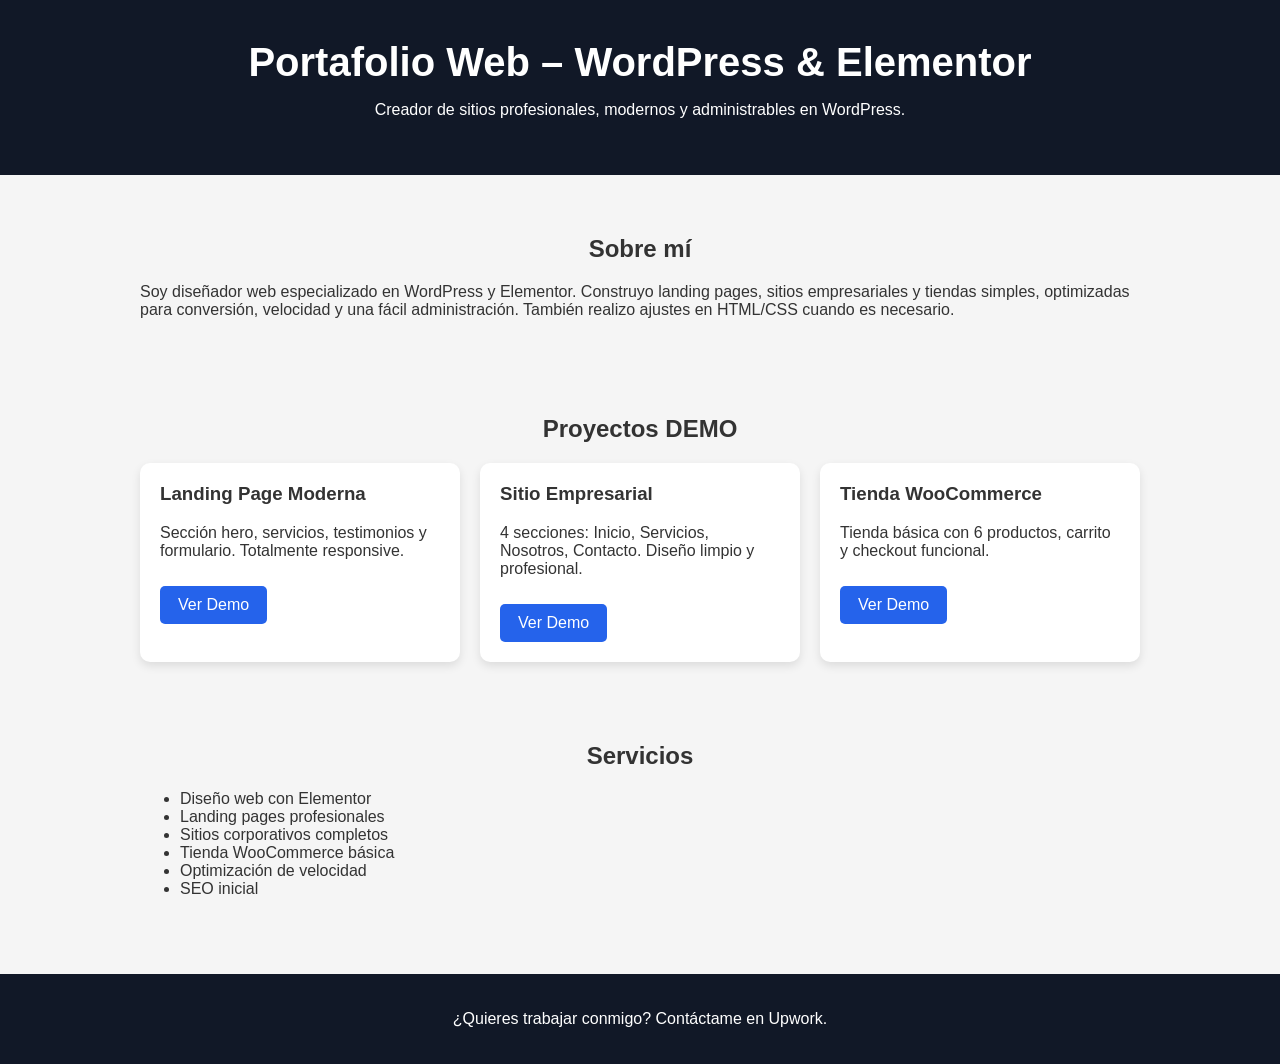
==== index.html @ e5090e07 "jj" ====
<!DOCTYPE html>
<html lang="es">
<head>
  <meta charset="UTF-8" />
  <meta name="viewport" content="width=device-width, initial-scale=1.0" />
  <title>Portafolio Web – WordPress & Elementor</title>
  <style>
    body {
      font-family: Arial, sans-serif;
      margin: 0;
      padding: 0;
      background: #f5f5f5;
      color: #333;
    }
    header {
      background: #111827;
      color: white;
      padding: 40px 20px;
      text-align: center;
    }
    h1 {
      margin: 0;
      font-size: 2.5rem;
    }
    h2 {
      margin-top: 40px;
      text-align: center;
    }
    section {
      padding: 20px;
      max-width: 1000px;
      margin: auto;
    }
    .projects {
      display: grid;
      grid-template-columns: repeat(auto-fit, minmax(280px, 1fr));
      gap: 20px;
      margin-top: 20px;
    }
    .card {
      background: white;
      padding: 20px;
      border-radius: 10px;
      box-shadow: 0 4px 10px rgba(0,0,0,0.1);
    }
    .card h3 {
      margin-top: 0;
    }
    footer {
      text-align: center;
      padding: 20px;
      background: #111827;
      color: white;
      margin-top: 40px;
    }
    a.button {
      display: inline-block;
      background: #2563eb;
      color: white;
      padding: 10px 18px;
      border-radius: 5px;
      text-decoration: none;
      margin-top: 10px;
    }
  </style>
</head>
<body>
  <header>
    <h1>Portafolio Web – WordPress & Elementor</h1>
    <p>Creador de sitios profesionales, modernos y administrables en WordPress.</p>
  </header>

  <section>
    <h2>Sobre mí</h2>
    <p>
      Soy diseñador web especializado en WordPress y Elementor. Construyo landing pages, sitios empresariales y tiendas simples, optimizadas para conversión, velocidad y una fácil administración. También realizo ajustes en HTML/CSS cuando es necesario.
    </p>
  </section>

  <section>
    <h2>Proyectos DEMO</h2>
    <div class="projects">
      <div class="card">
        <h3>Landing Page Moderna</h3>
        <p>Sección hero, servicios, testimonios y formulario. Totalmente responsive.</p>
        <a class="button" href="#">Ver Demo</a>
      </div>
      <div class="card">
        <h3>Sitio Empresarial</h3>
        <p>4 secciones: Inicio, Servicios, Nosotros, Contacto. Diseño limpio y profesional.</p>
        <a class="button" href="#">Ver Demo</a>
      </div>
      <div class="card">
        <h3>Tienda WooCommerce</h3>
        <p>Tienda básica con 6 productos, carrito y checkout funcional.</p>
        <a class="button" href="#">Ver Demo</a>
      </div>
    </div>
  </section>

  <section>
    <h2>Servicios</h2>
    <ul>
      <li>Diseño web con Elementor</li>
      <li>Landing pages profesionales</li>
      <li>Sitios corporativos completos</li>
      <li>Tienda WooCommerce básica</li>
      <li>Optimización de velocidad</li>
      <li>SEO inicial</li>
    </ul>
  </section>

  <footer>
    <p>¿Quieres trabajar conmigo? Contáctame en Upwork.</p>
  </footer>
</body>
</html>
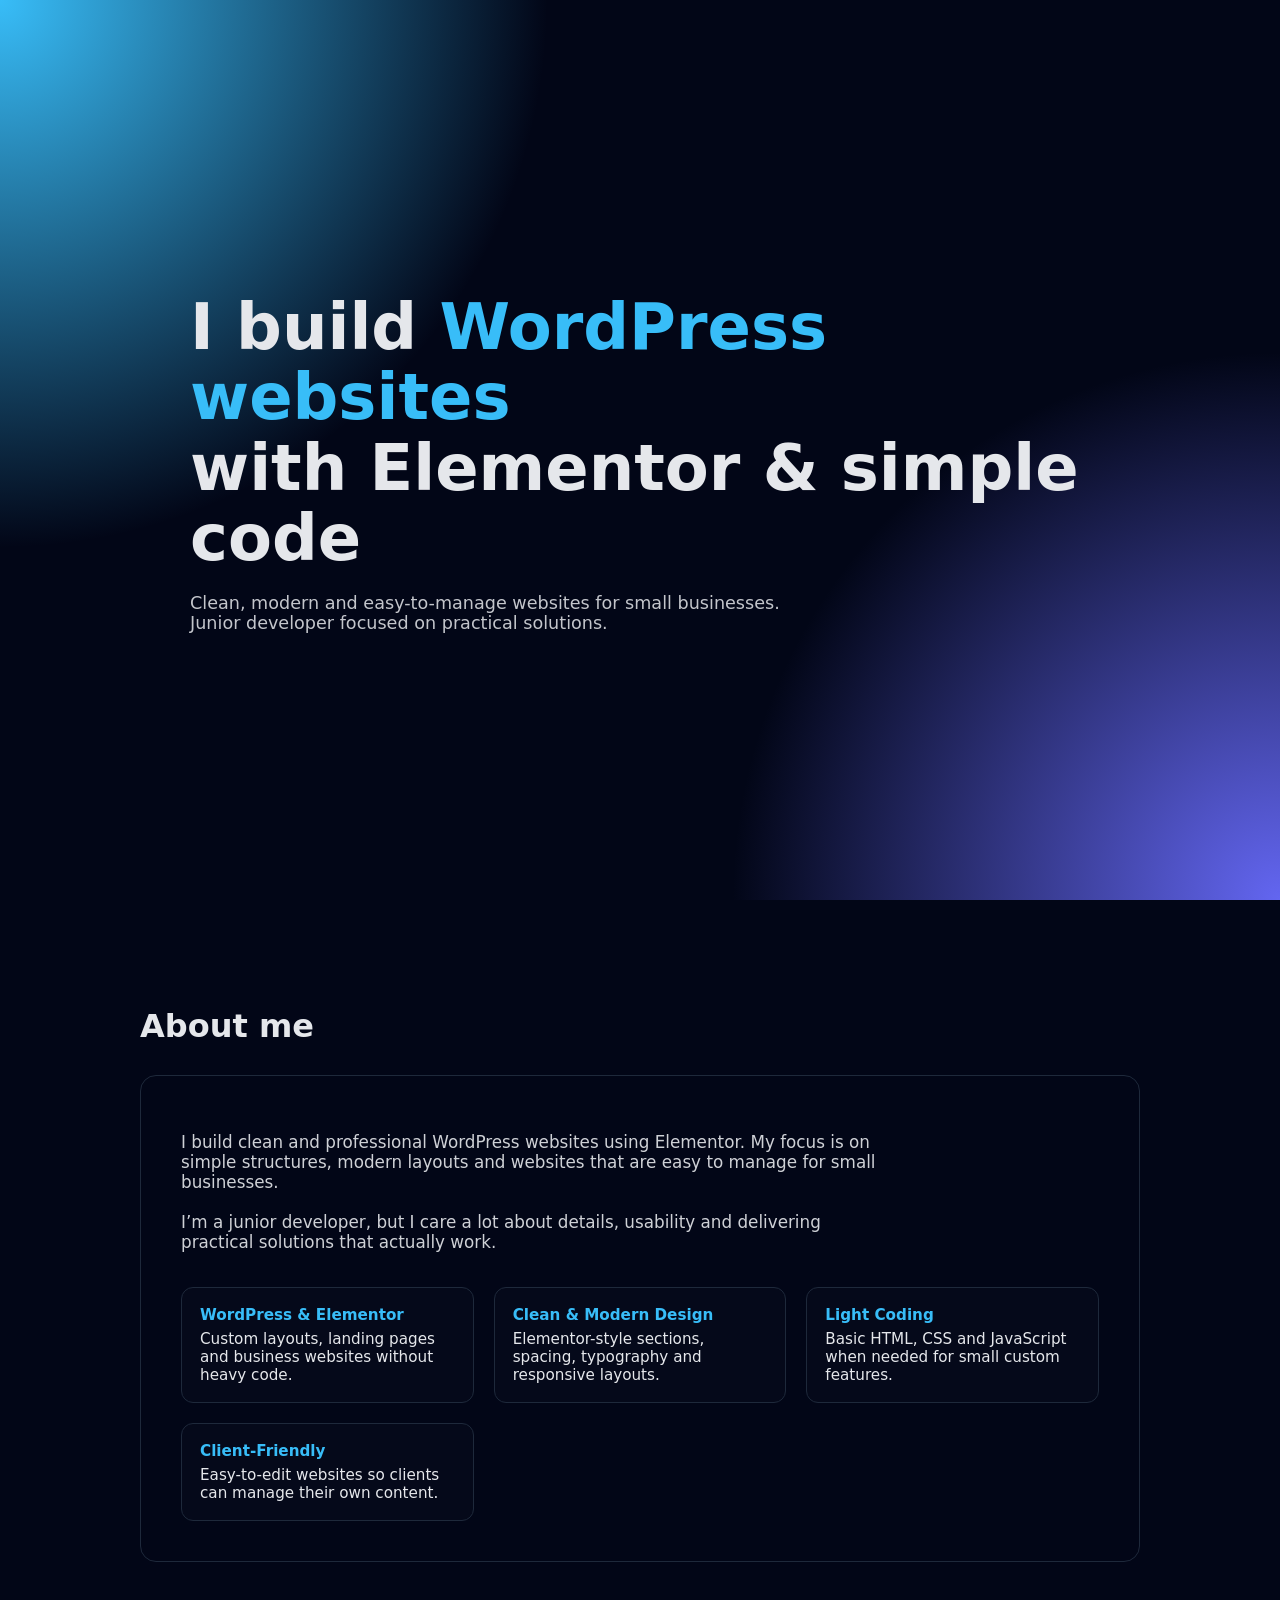
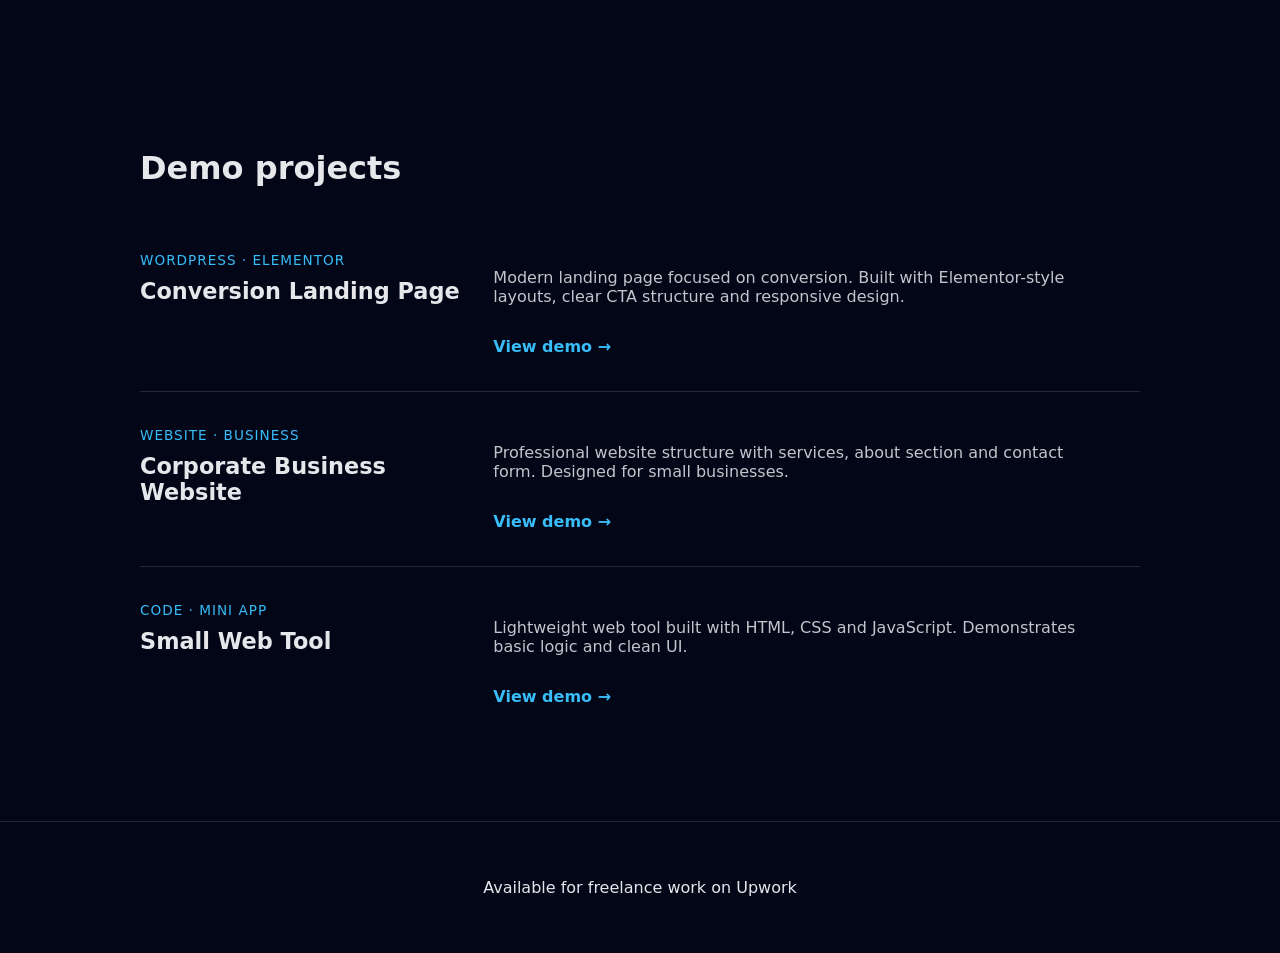
==== commit ec635b3d: "xd" ====
--- a/index.html
+++ b/index.html
@@ -1,117 +1,278 @@
 <!DOCTYPE html>
 <html lang="es">
 <head>
-  <meta charset="UTF-8" />
-  <meta name="viewport" content="width=device-width, initial-scale=1.0" />
-  <title>Portafolio Web – WordPress & Elementor</title>
-  <style>
-    body {
-      font-family: Arial, sans-serif;
-      margin: 0;
-      padding: 0;
-      background: #f5f5f5;
-      color: #333;
-    }
-    header {
-      background: #111827;
-      color: white;
-      padding: 40px 20px;
-      text-align: center;
-    }
-    h1 {
-      margin: 0;
-      font-size: 2.5rem;
-    }
-    h2 {
-      margin-top: 40px;
-      text-align: center;
-    }
-    section {
-      padding: 20px;
-      max-width: 1000px;
-      margin: auto;
-    }
-    .projects {
-      display: grid;
-      grid-template-columns: repeat(auto-fit, minmax(280px, 1fr));
-      gap: 20px;
-      margin-top: 20px;
-    }
-    .card {
-      background: white;
-      padding: 20px;
-      border-radius: 10px;
-      box-shadow: 0 4px 10px rgba(0,0,0,0.1);
-    }
-    .card h3 {
-      margin-top: 0;
-    }
-    footer {
-      text-align: center;
-      padding: 20px;
-      background: #111827;
-      color: white;
-      margin-top: 40px;
-    }
-    a.button {
-      display: inline-block;
-      background: #2563eb;
-      color: white;
-      padding: 10px 18px;
-      border-radius: 5px;
-      text-decoration: none;
-      margin-top: 10px;
-    }
-  </style>
+<meta charset="UTF-8">
+<meta name="viewport" content="width=device-width, initial-scale=1.0">
+<title>Web Creator | Portfolio</title>
+
+<style>
+* {
+  box-sizing: border-box;
+}
+
+body {
+  margin: 0;
+  font-family: system-ui, -apple-system, BlinkMacSystemFont, sans-serif;
+  background: #0f172a;
+  color: #e5e7eb;
+}
+
+/* HERO */
+.hero {
+  min-height: 100vh;
+  display: flex;
+  align-items: center;
+  padding: 120px 20px;
+  background:
+    radial-gradient(circle at top left, #38bdf8 0%, transparent 35%),
+    radial-gradient(circle at bottom right, #6366f1 0%, transparent 35%),
+    #020617;
+}
+
+.hero-content {
+  max-width: 900px;
+  margin: auto;
+}
+
+.hero h1 {
+  font-size: clamp(2.5rem, 6vw, 4rem);
+  line-height: 1.1;
+  margin-bottom: 20px;
+}
+
+.hero span {
+  color: #38bdf8;
+}
+
+.hero p {
+  font-size: 1.1rem;
+  max-width: 600px;
+  opacity: 0.85;
+}
+
+/* SECTIONS */
+section {
+  padding: 80px 20px;
+  background: #020617;
+}
+
+.container {
+  max-width: 1000px;
+  margin: auto;
+}
+
+h2 {
+  font-size: 2rem;
+  margin-bottom: 30px;
+}
+
+/* PROJECTS */
+
+.project-item {
+  display: grid;
+  grid-template-columns: 1fr 2fr;
+  gap: 30px;
+  padding: 35px 0;
+  border-bottom: 1px solid #1e293b;
+}
+
+.project-item:last-child {
+  border-bottom: none;
+}
+
+.project-tag {
+  color: #38bdf8;
+  font-size: 0.85rem;
+  text-transform: uppercase;
+  letter-spacing: 1px;
+  margin-bottom: 10px;
+}
+
+.project-item h3 {
+  margin-top: 0;
+  font-size: 1.4rem;
+}
+
+.project-item p {
+  opacity: 0.85;
+  max-width: 600px;
+}
+
+.project-item a {
+  display: inline-block;
+  margin-top: 15px;
+  color: #38bdf8;
+  text-decoration: none;
+  font-weight: 600;
+}
+
+/* FOOTER */
+footer {
+  padding: 40px 20px;
+  text-align: center;
+  background: #020617;
+  border-top: 1px solid #1e293b;
+}
+
+/* ABOUT */
+.about-card {
+  background: #020617;
+  border: 1px solid #1e293b;
+  border-radius: 16px;
+  padding: 40px;
+  transition: border 0.3s, transform 0.3s;
+}
+
+.about-card:hover {
+  border-color: #38bdf8;
+  transform: translateY(-4px);
+}
+
+.about-text {
+  max-width: 700px;
+  font-size: 1.05rem;
+  opacity: 0.9;
+  margin-bottom: 35px;
+}
+
+.about-features {
+  display: grid;
+  grid-template-columns: repeat(auto-fit, minmax(220px, 1fr));
+  gap: 20px;
+}
+
+.about-feature {
+  padding: 18px;
+  border: 1px solid #1e293b;
+  border-radius: 12px;
+  font-size: 0.95rem;
+  background: rgba(255,255,255,0.01);
+}
+
+.about-feature span {
+  color: #38bdf8;
+  font-weight: 600;
+  display: block;
+  margin-bottom: 6px;
+}
+
+</style>
 </head>
+
 <body>
-  <header>
-    <h1>Portafolio Web – WordPress & Elementor</h1>
-    <p>Creador de sitios profesionales, modernos y administrables en WordPress.</p>
-  </header>
-
-  <section>
-    <h2>Sobre mí</h2>
+
+<!-- HERO -->
+<div class="hero">
+  <div class="hero-content">
+    <h1>
+      I build <span>WordPress websites</span><br>
+      with Elementor & simple code
+    </h1>
     <p>
-      Soy diseñador web especializado en WordPress y Elementor. Construyo landing pages, sitios empresariales y tiendas simples, optimizadas para conversión, velocidad y una fácil administración. También realizo ajustes en HTML/CSS cuando es necesario.
+      Clean, modern and easy-to-manage websites for small businesses.
+      Junior developer focused on practical solutions.
     </p>
-  </section>
-
-  <section>
-    <h2>Proyectos DEMO</h2>
-    <div class="projects">
-      <div class="card">
-        <h3>Landing Page Moderna</h3>
-        <p>Sección hero, servicios, testimonios y formulario. Totalmente responsive.</p>
-        <a class="button" href="#">Ver Demo</a>
-      </div>
-      <div class="card">
-        <h3>Sitio Empresarial</h3>
-        <p>4 secciones: Inicio, Servicios, Nosotros, Contacto. Diseño limpio y profesional.</p>
-        <a class="button" href="#">Ver Demo</a>
-      </div>
-      <div class="card">
-        <h3>Tienda WooCommerce</h3>
-        <p>Tienda básica con 6 productos, carrito y checkout funcional.</p>
-        <a class="button" href="#">Ver Demo</a>
-      </div>
-    </div>
-  </section>
-
-  <section>
-    <h2>Servicios</h2>
-    <ul>
-      <li>Diseño web con Elementor</li>
-      <li>Landing pages profesionales</li>
-      <li>Sitios corporativos completos</li>
-      <li>Tienda WooCommerce básica</li>
-      <li>Optimización de velocidad</li>
-      <li>SEO inicial</li>
-    </ul>
-  </section>
-
-  <footer>
-    <p>¿Quieres trabajar conmigo? Contáctame en Upwork.</p>
-  </footer>
+  </div>
+</div>
+
+<!-- ABOUT -->
+<section>
+  <div class="container">
+    <h2>About me</h2>
+
+    <div class="about-card">
+      <p class="about-text">
+        I build clean and professional WordPress websites using Elementor.
+        My focus is on simple structures, modern layouts and websites that are
+        easy to manage for small businesses.
+        <br><br>
+        I’m a junior developer, but I care a lot about details, usability and
+        delivering practical solutions that actually work.
+      </p>
+
+      <div class="about-features">
+        <div class="about-feature">
+          <span>WordPress & Elementor</span>
+          Custom layouts, landing pages and business websites without heavy code.
+        </div>
+
+        <div class="about-feature">
+          <span>Clean & Modern Design</span>
+          Elementor-style sections, spacing, typography and responsive layouts.
+        </div>
+
+        <div class="about-feature">
+          <span>Light Coding</span>
+          Basic HTML, CSS and JavaScript when needed for small custom features.
+        </div>
+
+        <div class="about-feature">
+          <span>Client-Friendly</span>
+          Easy-to-edit websites so clients can manage their own content.
+        </div>
+      </div>
+    </div>
+  </div>
+</section>
+
+
+<!-- PROJECTS -->
+<section>
+  <div class="container">
+    <h2>Demo projects</h2>
+
+    <div class="project-item">
+      <div>
+        <div class="project-tag">WordPress · Elementor</div>
+        <h3>Conversion Landing Page</h3>
+      </div>
+      <div>
+        <p>
+          Modern landing page focused on conversion.
+          Built with Elementor-style layouts, clear CTA structure
+          and responsive design.
+        </p>
+        <a href="landing-demo.html">View demo →</a>
+      </div>
+    </div>
+
+    <div class="project-item">
+      <div>
+        <div class="project-tag">Website · Business</div>
+        <h3>Corporate Business Website</h3>
+      </div>
+      <div>
+        <p>
+          Professional website structure with services,
+          about section and contact form.
+          Designed for small businesses.
+        </p>
+        <a href="#">View demo →</a>
+      </div>
+    </div>
+
+    <div class="project-item">
+      <div>
+        <div class="project-tag">Code · Mini App</div>
+        <h3>Small Web Tool</h3>
+      </div>
+      <div>
+        <p>
+          Lightweight web tool built with HTML, CSS and JavaScript.
+          Demonstrates basic logic and clean UI.
+        </p>
+        <a href="#">View demo →</a>
+      </div>
+    </div>
+
+  </div>
+</section>
+
+
+<!-- FOOTER -->
+<footer>
+  <p>Available for freelance work on Upwork</p>
+</footer>
+
 </body>
-</html>+</html>
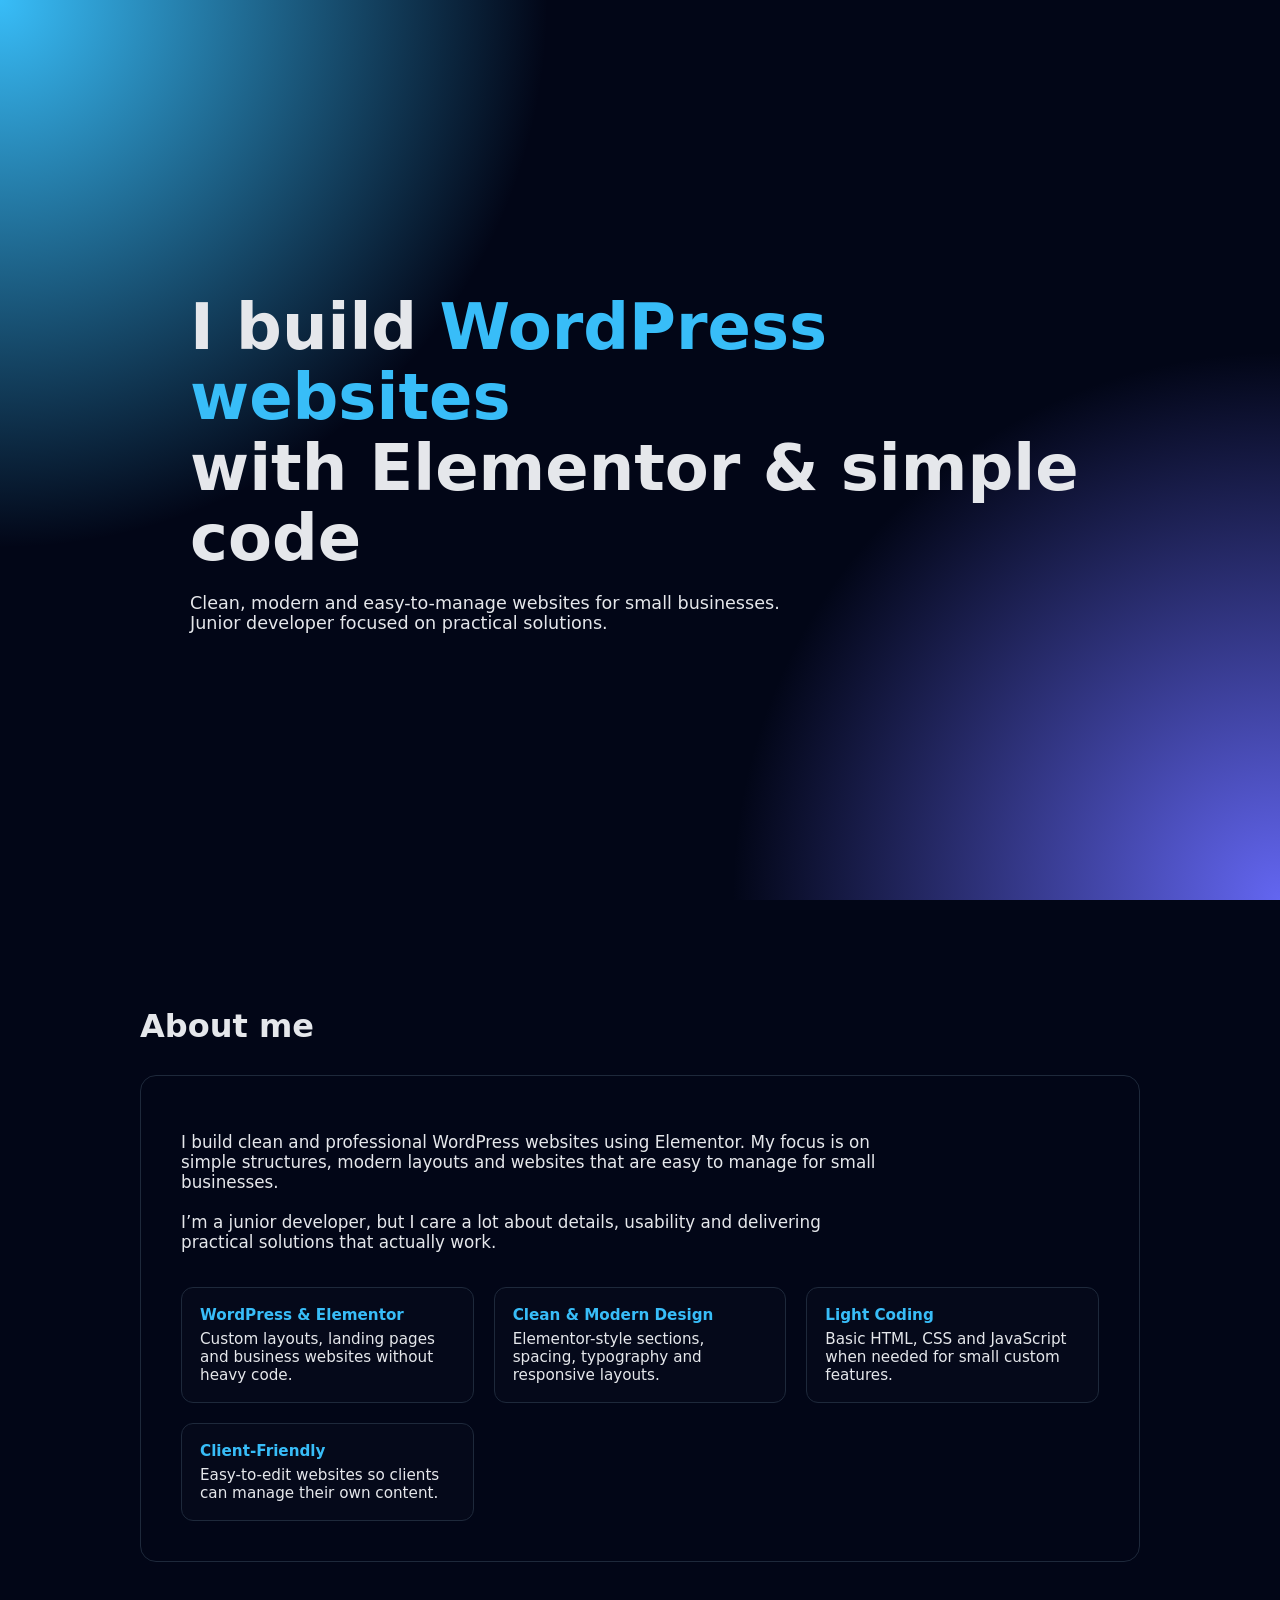
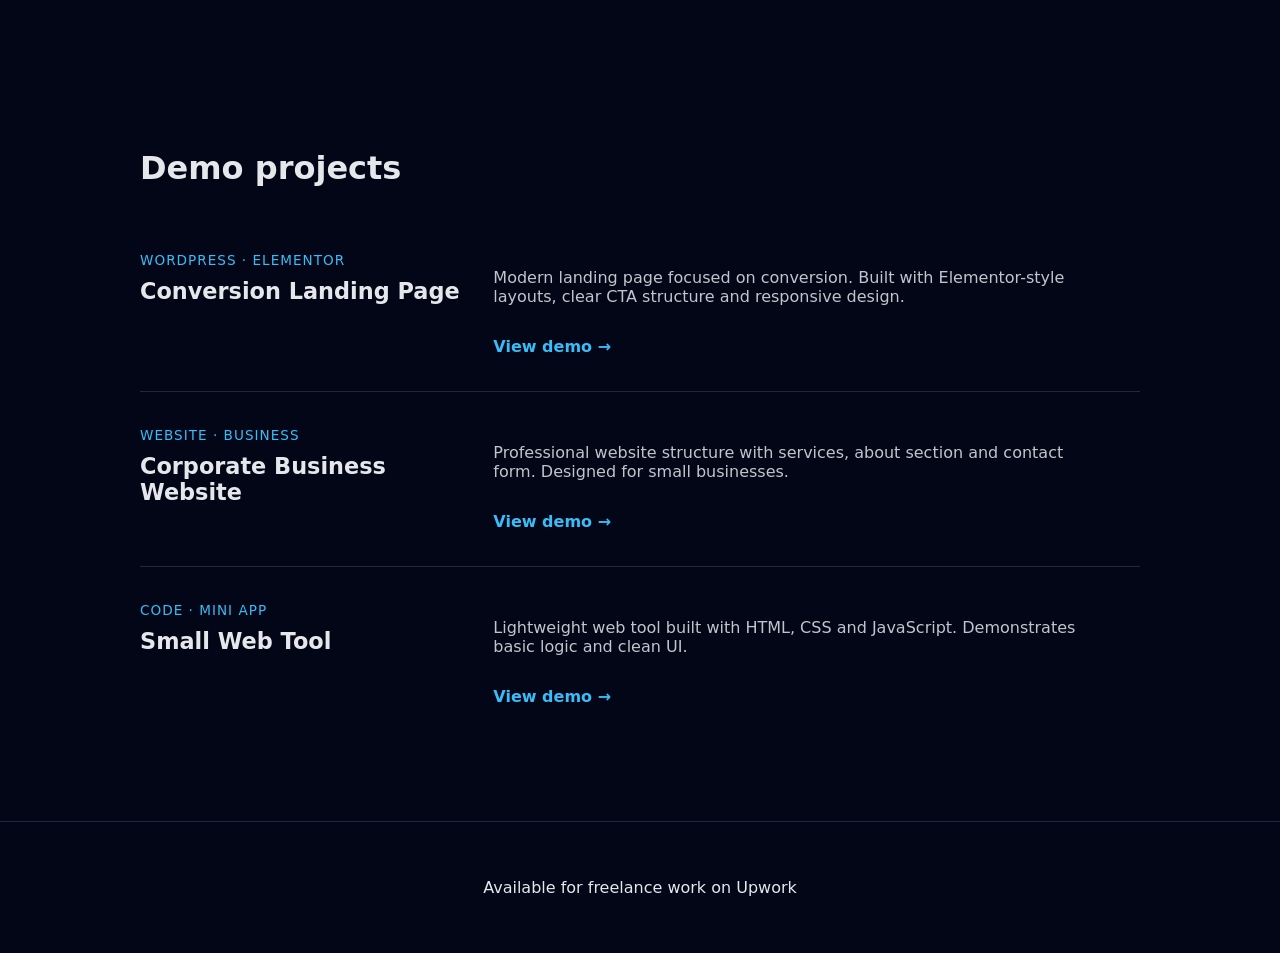
==== commit 61d24761: "juanitoflow 2.0" ====
--- a/index.html
+++ b/index.html
@@ -4,159 +4,7 @@
 <meta charset="UTF-8">
 <meta name="viewport" content="width=device-width, initial-scale=1.0">
 <title>Web Creator | Portfolio</title>
-
-<style>
-* {
-  box-sizing: border-box;
-}
-
-body {
-  margin: 0;
-  font-family: system-ui, -apple-system, BlinkMacSystemFont, sans-serif;
-  background: #0f172a;
-  color: #e5e7eb;
-}
-
-/* HERO */
-.hero {
-  min-height: 100vh;
-  display: flex;
-  align-items: center;
-  padding: 120px 20px;
-  background:
-    radial-gradient(circle at top left, #38bdf8 0%, transparent 35%),
-    radial-gradient(circle at bottom right, #6366f1 0%, transparent 35%),
-    #020617;
-}
-
-.hero-content {
-  max-width: 900px;
-  margin: auto;
-}
-
-.hero h1 {
-  font-size: clamp(2.5rem, 6vw, 4rem);
-  line-height: 1.1;
-  margin-bottom: 20px;
-}
-
-.hero span {
-  color: #38bdf8;
-}
-
-.hero p {
-  font-size: 1.1rem;
-  max-width: 600px;
-  opacity: 0.85;
-}
-
-/* SECTIONS */
-section {
-  padding: 80px 20px;
-  background: #020617;
-}
-
-.container {
-  max-width: 1000px;
-  margin: auto;
-}
-
-h2 {
-  font-size: 2rem;
-  margin-bottom: 30px;
-}
-
-/* PROJECTS */
-
-.project-item {
-  display: grid;
-  grid-template-columns: 1fr 2fr;
-  gap: 30px;
-  padding: 35px 0;
-  border-bottom: 1px solid #1e293b;
-}
-
-.project-item:last-child {
-  border-bottom: none;
-}
-
-.project-tag {
-  color: #38bdf8;
-  font-size: 0.85rem;
-  text-transform: uppercase;
-  letter-spacing: 1px;
-  margin-bottom: 10px;
-}
-
-.project-item h3 {
-  margin-top: 0;
-  font-size: 1.4rem;
-}
-
-.project-item p {
-  opacity: 0.85;
-  max-width: 600px;
-}
-
-.project-item a {
-  display: inline-block;
-  margin-top: 15px;
-  color: #38bdf8;
-  text-decoration: none;
-  font-weight: 600;
-}
-
-/* FOOTER */
-footer {
-  padding: 40px 20px;
-  text-align: center;
-  background: #020617;
-  border-top: 1px solid #1e293b;
-}
-
-/* ABOUT */
-.about-card {
-  background: #020617;
-  border: 1px solid #1e293b;
-  border-radius: 16px;
-  padding: 40px;
-  transition: border 0.3s, transform 0.3s;
-}
-
-.about-card:hover {
-  border-color: #38bdf8;
-  transform: translateY(-4px);
-}
-
-.about-text {
-  max-width: 700px;
-  font-size: 1.05rem;
-  opacity: 0.9;
-  margin-bottom: 35px;
-}
-
-.about-features {
-  display: grid;
-  grid-template-columns: repeat(auto-fit, minmax(220px, 1fr));
-  gap: 20px;
-}
-
-.about-feature {
-  padding: 18px;
-  border: 1px solid #1e293b;
-  border-radius: 12px;
-  font-size: 0.95rem;
-  background: rgba(255,255,255,0.01);
-}
-
-.about-feature span {
-  color: #38bdf8;
-  font-weight: 600;
-  display: block;
-  margin-bottom: 6px;
-}
-
-</style>
+<link rel="stylesheet" href="style.css">
 </head>
 
 <body>
@@ -164,24 +12,25 @@
 <!-- HERO -->
 <div class="hero">
   <div class="hero-content">
-    <h1>
+    <h1 class="hero-animate">
       I build <span>WordPress websites</span><br>
       with Elementor & simple code
     </h1>
-    <p>
+    <p class="hero-animate delay-1">
       Clean, modern and easy-to-manage websites for small businesses.
       Junior developer focused on practical solutions.
     </p>
   </div>
 </div>
 
+
 <!-- ABOUT -->
 <section>
   <div class="container">
-    <h2>About me</h2>
+    <h2 class="reveal">About me</h2>
 
-    <div class="about-card">
-      <p class="about-text">
+    <div class="about-card reveal">
+      <p class="about-text reveal delay-1">
         I build clean and professional WordPress websites using Elementor.
         My focus is on simple structures, modern layouts and websites that are
         easy to manage for small businesses.
@@ -191,22 +40,22 @@
       </p>
 
       <div class="about-features">
-        <div class="about-feature">
+        <div class="about-feature reveal delay-1">
           <span>WordPress & Elementor</span>
           Custom layouts, landing pages and business websites without heavy code.
         </div>
 
-        <div class="about-feature">
+        <div class="about-feature reveal delay-2">
           <span>Clean & Modern Design</span>
           Elementor-style sections, spacing, typography and responsive layouts.
         </div>
 
-        <div class="about-feature">
+        <div class="about-feature reveal delay-3">
           <span>Light Coding</span>
           Basic HTML, CSS and JavaScript when needed for small custom features.
         </div>
 
-        <div class="about-feature">
+        <div class="about-feature reveal delay-4">
           <span>Client-Friendly</span>
           Easy-to-edit websites so clients can manage their own content.
         </div>
@@ -232,7 +81,7 @@
           Built with Elementor-style layouts, clear CTA structure
           and responsive design.
         </p>
-        <a href="landing-demo.html">View demo →</a>
+        <a href="landing/landing-demo.html">View demo →</a>
       </div>
     </div>
 
@@ -247,7 +96,7 @@
           about section and contact form.
           Designed for small businesses.
         </p>
-        <a href="#">View demo →</a>
+        <a href="business/business-demo.html">View demo →</a>
       </div>
     </div>
 
@@ -261,18 +110,17 @@
           Lightweight web tool built with HTML, CSS and JavaScript.
           Demonstrates basic logic and clean UI.
         </p>
-        <a href="#">View demo →</a>
+        <a href="small-web/small-web-tool.html">View demo →</a>
       </div>
     </div>
 
   </div>
 </section>
 
-
 <!-- FOOTER -->
 <footer>
   <p>Available for freelance work on Upwork</p>
 </footer>
-
+<script src="script.js"></script>
 </body>
 </html>
--- a/style.css
+++ b/style.css
@@ -0,0 +1,197 @@
+* {
+  box-sizing: border-box;
+}
+
+body {
+  margin: 0;
+  font-family: system-ui, -apple-system, BlinkMacSystemFont, sans-serif;
+  background: #0f172a;
+  color: #e5e7eb;
+}
+
+/* HERO */
+.hero {
+  min-height: 100vh;
+  display: flex;
+  align-items: center;
+  padding: 120px 20px;
+  background:
+    radial-gradient(circle at top left, #38bdf8 0%, transparent 35%),
+    radial-gradient(circle at bottom right, #6366f1 0%, transparent 35%),
+    #020617;
+}
+
+.hero-content {
+  max-width: 900px;
+  margin: auto;
+}
+
+.hero h1 {
+  font-size: clamp(2.5rem, 6vw, 4rem);
+  line-height: 1.1;
+  margin-bottom: 20px;
+}
+
+.hero span {
+  color: #38bdf8;
+}
+
+.hero p {
+  font-size: 1.1rem;
+  max-width: 600px;
+  opacity: 0.85;
+}
+
+/* HERO ANIMATIONS */
+.hero-animate {
+  opacity: 0;
+  transform: translateY(40px);
+  transition: opacity 1s ease, transform 1s ease;
+}
+
+.hero-animate.active {
+  opacity: 1;
+  transform: translateY(0);
+}
+
+.hero-animate.delay-1 { transition-delay: 0.2s; }
+.hero-animate.delay-2 { transition-delay: 0.4s; }
+
+/* subtle hero zoom */
+.hero {
+  animation: heroZoom 1.2s ease forwards;
+}
+
+@keyframes heroZoom {
+  from {
+    transform: scale(1.03);
+  }
+  to {
+    transform: scale(1);
+  }
+}
+
+
+/* SECTIONS */
+section {
+  padding: 80px 20px;
+  background: #020617;
+}
+
+.container {
+  max-width: 1000px;
+  margin: auto;
+}
+
+h2 {
+  font-size: 2rem;
+  margin-bottom: 30px;
+}
+
+/* PROJECTS */
+
+.project-item {
+  display: grid;
+  grid-template-columns: 1fr 2fr;
+  gap: 30px;
+  padding: 35px 0;
+  border-bottom: 1px solid #1e293b;
+}
+
+.project-item:last-child {
+  border-bottom: none;
+}
+
+.project-tag {
+  color: #38bdf8;
+  font-size: 0.85rem;
+  text-transform: uppercase;
+  letter-spacing: 1px;
+  margin-bottom: 10px;
+}
+
+.project-item h3 {
+  margin-top: 0;
+  font-size: 1.4rem;
+}
+
+.project-item p {
+  opacity: 0.85;
+  max-width: 600px;
+}
+
+.project-item a {
+  display: inline-block;
+  margin-top: 15px;
+  color: #38bdf8;
+  text-decoration: none;
+  font-weight: 600;
+}
+
+/* FOOTER */
+footer {
+  padding: 40px 20px;
+  text-align: center;
+  background: #020617;
+  border-top: 1px solid #1e293b;
+}
+
+/* ABOUT */
+.about-card {
+  background: #020617;
+  border: 1px solid #1e293b;
+  border-radius: 16px;
+  padding: 40px;
+  transition: border 0.3s, transform 0.3s;
+}
+
+.about-card:hover {
+  border-color: #38bdf8;
+  transform: translateY(-4px);
+}
+
+.about-text {
+  max-width: 700px;
+  font-size: 1.05rem;
+  opacity: 0.9;
+  margin-bottom: 35px;
+}
+
+.about-features {
+  display: grid;
+  grid-template-columns: repeat(auto-fit, minmax(220px, 1fr));
+  gap: 20px;
+}
+
+.about-feature {
+  padding: 18px;
+  border: 1px solid #1e293b;
+  border-radius: 12px;
+  font-size: 0.95rem;
+  background: rgba(255,255,255,0.01);
+}
+
+.about-feature span {
+  color: #38bdf8;
+  font-weight: 600;
+  display: block;
+  margin-bottom: 6px;
+}
+
+/* SCROLL ANIMATIONS */
+.reveal {
+  opacity: 0;
+  transform: translateY(40px);
+  transition: opacity 0.8s ease, transform 0.8s ease;
+}
+
+.reveal.active {
+  opacity: 1;
+  transform: translateY(0);
+}
+
+/* Stagger effect */
+.reveal.delay-1 { transition-delay: 0.1s; }
+.reveal.delay-2 { transition-delay: 0.2s; }
+.reveal.delay-3 { transition-delay: 0.3s; }
+.reveal.delay-4 { transition-delay: 0.4s; }
